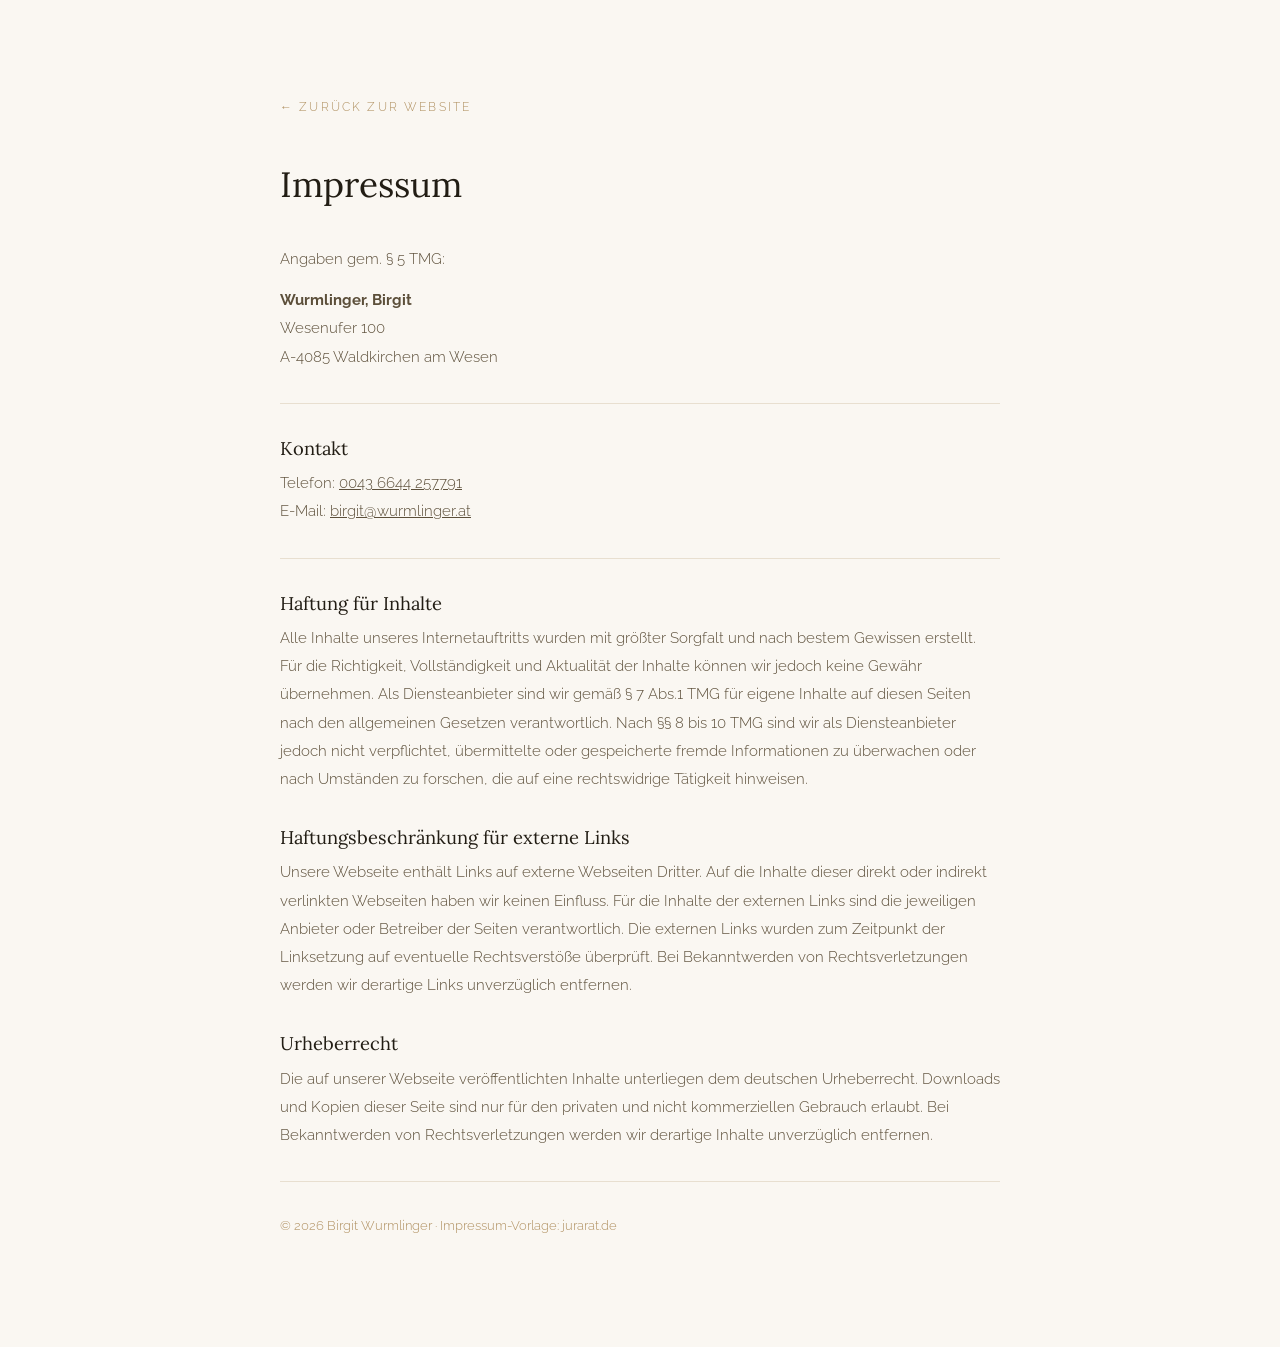
==== impressum.html @ cd3909a4 "Initial commit: Birgit Wurmlinger website" ====
<!DOCTYPE html>
<html lang="de">
<head>
  <meta charset="UTF-8" />
  <meta name="viewport" content="width=device-width, initial-scale=1.0" />
  <title>Impressum — Birgit Wurmlinger</title>
  <link href="https://fonts.googleapis.com/css2?family=Lora:wght@400;500&family=Raleway:wght@300;400&display=swap" rel="stylesheet" />
  <style>
    *, *::before, *::after { box-sizing: border-box; margin: 0; padding: 0; }
    body { font-family: 'Raleway', sans-serif; font-weight: 300; background: #FAF7F2; color: #221D14; padding: 6rem 2rem; }
    .inner { max-width: 720px; margin: 0 auto; }
    .back { font-size: 0.75rem; letter-spacing: 0.18em; text-transform: uppercase; color: #B09060; text-decoration: none; display: inline-block; margin-bottom: 3rem; }
    .back:hover { color: #7A8C6E; }
    h1 { font-family: 'Lora', serif; font-size: 2.2rem; font-weight: 400; margin-bottom: 2.4rem; }
    h2 { font-family: 'Lora', serif; font-size: 1.15rem; font-weight: 400; margin: 2rem 0 0.6rem; }
    p { font-size: 0.95rem; line-height: 1.85; color: #5C4F3A; margin-bottom: 0.8rem; }
    hr { border: none; border-top: 1px solid #E8DFD0; margin: 2rem 0; }
  </style>
</head>
<body>
  <div class="inner">
    <a href="index.html" class="back">← Zurück zur Website</a>
    <h1>Impressum</h1>
    <p>Angaben gem. § 5 TMG:</p>
    <p><strong>Wurmlinger, Birgit</strong><br/>Wesenufer 100<br/>A-4085 Waldkirchen am Wesen</p>
    <hr/>
    <h2>Kontakt</h2>
    <p>Telefon: <a href="tel:+43664257791" style="color:inherit;">0043 6644 257791</a><br/>
    E-Mail: <a href="mailto:birgit@wurmlinger.at" style="color:inherit;">birgit@wurmlinger.at</a></p>
    <hr/>
    <h2>Haftung für Inhalte</h2>
    <p>Alle Inhalte unseres Internetauftritts wurden mit größter Sorgfalt und nach bestem Gewissen erstellt. Für die Richtigkeit, Vollständigkeit und Aktualität der Inhalte können wir jedoch keine Gewähr übernehmen. Als Diensteanbieter sind wir gemäß § 7 Abs.1 TMG für eigene Inhalte auf diesen Seiten nach den allgemeinen Gesetzen verantwortlich. Nach §§ 8 bis 10 TMG sind wir als Diensteanbieter jedoch nicht verpflichtet, übermittelte oder gespeicherte fremde Informationen zu überwachen oder nach Umständen zu forschen, die auf eine rechtswidrige Tätigkeit hinweisen.</p>
    <h2>Haftungsbeschränkung für externe Links</h2>
    <p>Unsere Webseite enthält Links auf externe Webseiten Dritter. Auf die Inhalte dieser direkt oder indirekt verlinkten Webseiten haben wir keinen Einfluss. Für die Inhalte der externen Links sind die jeweiligen Anbieter oder Betreiber der Seiten verantwortlich. Die externen Links wurden zum Zeitpunkt der Linksetzung auf eventuelle Rechtsverstöße überprüft. Bei Bekanntwerden von Rechtsverletzungen werden wir derartige Links unverzüglich entfernen.</p>
    <h2>Urheberrecht</h2>
    <p>Die auf unserer Webseite veröffentlichten Inhalte unterliegen dem deutschen Urheberrecht. Downloads und Kopien dieser Seite sind nur für den privaten und nicht kommerziellen Gebrauch erlaubt. Bei Bekanntwerden von Rechtsverletzungen werden wir derartige Inhalte unverzüglich entfernen.</p>
    <hr/>
    <p style="font-size:0.8rem; color:#B09060;">© 2026 Birgit Wurmlinger · Impressum-Vorlage: jurarat.de</p>
  </div>
</body>
</html>
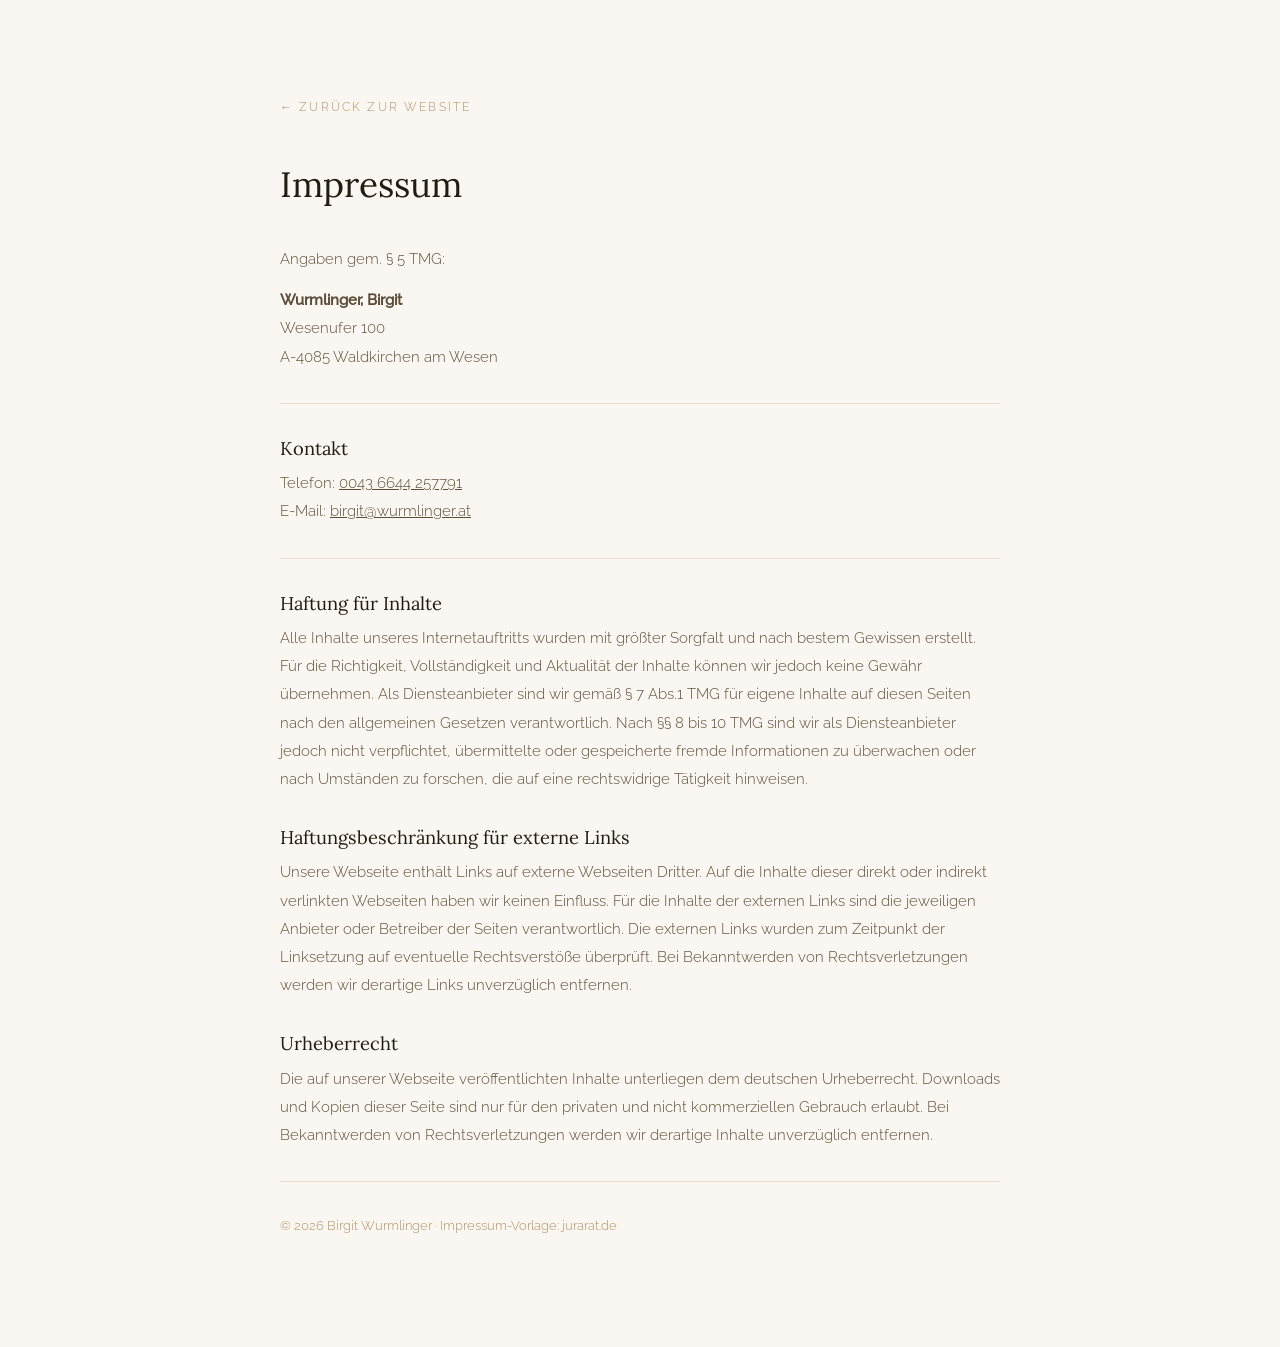
==== commit 94a5d022: "perf+fix: Bilder auf WebP, Schriften selbst gehostet, Security-Header Auslieferung der Startseite vo" ====
--- a/impressum.html
+++ b/impressum.html
@@ -4,7 +4,11 @@
   <meta charset="UTF-8" />
   <meta name="viewport" content="width=device-width, initial-scale=1.0" />
   <title>Impressum — Birgit Wurmlinger</title>
-  <link href="https://fonts.googleapis.com/css2?family=Lora:wght@400;500&family=Raleway:wght@300;400&display=swap" rel="stylesheet" />
+  <meta name="robots" content="noindex, follow" />
+  <link rel="icon" href="/favicon.svg" type="image/svg+xml" />
+  <link rel="icon" href="/favicon.ico" sizes="32x32" />
+  <!-- Schriften selbst gehostet — keine Verbindung zu Google -->
+  <link rel="stylesheet" href="/fonts/fonts.css" />
   <style>
     *, *::before, *::after { box-sizing: border-box; margin: 0; padding: 0; }
     body { font-family: 'Raleway', sans-serif; font-weight: 300; background: #FAF7F2; color: #221D14; padding: 6rem 2rem; }
@@ -19,7 +23,7 @@
 </head>
 <body>
   <div class="inner">
-    <a href="index.html" class="back">← Zurück zur Website</a>
+    <a href="/" class="back">← Zurück zur Website</a>
     <h1>Impressum</h1>
     <p>Angaben gem. § 5 TMG:</p>
     <p><strong>Wurmlinger, Birgit</strong><br/>Wesenufer 100<br/>A-4085 Waldkirchen am Wesen</p>
--- a/fonts/fonts.css
+++ b/fonts/fonts.css
@@ -0,0 +1,165 @@
+/* Selbst gehostete Schriften — keine Verbindung zu Google.
+   Great Vibes, Lora, Raleway: SIL Open Font License 1.1 (siehe fonts/OFL.txt).
+   Subsets: latin, latin-ext. Erzeugt aus fonts.googleapis.com/css2. */
+
+@font-face {
+  font-family: 'Great Vibes';
+  font-style: normal;
+  font-weight: 400;
+  font-display: swap;
+  src: url(great-vibes-400-normal-latin-ext.woff2) format('woff2');
+  unicode-range: U+0100-02BA, U+02BD-02C5, U+02C7-02CC, U+02CE-02D7, U+02DD-02FF, U+0304, U+0308, U+0329, U+1D00-1DBF, U+1E00-1E9F, U+1EF2-1EFF, U+2020, U+20A0-20AB, U+20AD-20C0, U+2113, U+2C60-2C7F, U+A720-A7FF;
+}
+
+@font-face {
+  font-family: 'Great Vibes';
+  font-style: normal;
+  font-weight: 400;
+  font-display: swap;
+  src: url(great-vibes-400-normal-latin.woff2) format('woff2');
+  unicode-range: U+0000-00FF, U+0131, U+0152-0153, U+02BB-02BC, U+02C6, U+02DA, U+02DC, U+0304, U+0308, U+0329, U+2000-206F, U+20AC, U+2122, U+2191, U+2193, U+2212, U+2215, U+FEFF, U+FFFD;
+}
+
+@font-face {
+  font-family: 'Lora';
+  font-style: italic;
+  font-weight: 400;
+  font-display: swap;
+  src: url(lora-400-italic-latin-ext.woff2) format('woff2');
+  unicode-range: U+0100-02BA, U+02BD-02C5, U+02C7-02CC, U+02CE-02D7, U+02DD-02FF, U+0304, U+0308, U+0329, U+1D00-1DBF, U+1E00-1E9F, U+1EF2-1EFF, U+2020, U+20A0-20AB, U+20AD-20C0, U+2113, U+2C60-2C7F, U+A720-A7FF;
+}
+
+@font-face {
+  font-family: 'Lora';
+  font-style: italic;
+  font-weight: 400;
+  font-display: swap;
+  src: url(lora-400-italic-latin.woff2) format('woff2');
+  unicode-range: U+0000-00FF, U+0131, U+0152-0153, U+02BB-02BC, U+02C6, U+02DA, U+02DC, U+0304, U+0308, U+0329, U+2000-206F, U+20AC, U+2122, U+2191, U+2193, U+2212, U+2215, U+FEFF, U+FFFD;
+}
+
+@font-face {
+  font-family: 'Lora';
+  font-style: italic;
+  font-weight: 500;
+  font-display: swap;
+  src: url(lora-500-italic-latin-ext.woff2) format('woff2');
+  unicode-range: U+0100-02BA, U+02BD-02C5, U+02C7-02CC, U+02CE-02D7, U+02DD-02FF, U+0304, U+0308, U+0329, U+1D00-1DBF, U+1E00-1E9F, U+1EF2-1EFF, U+2020, U+20A0-20AB, U+20AD-20C0, U+2113, U+2C60-2C7F, U+A720-A7FF;
+}
+
+@font-face {
+  font-family: 'Lora';
+  font-style: italic;
+  font-weight: 500;
+  font-display: swap;
+  src: url(lora-500-italic-latin.woff2) format('woff2');
+  unicode-range: U+0000-00FF, U+0131, U+0152-0153, U+02BB-02BC, U+02C6, U+02DA, U+02DC, U+0304, U+0308, U+0329, U+2000-206F, U+20AC, U+2122, U+2191, U+2193, U+2212, U+2215, U+FEFF, U+FFFD;
+}
+
+@font-face {
+  font-family: 'Lora';
+  font-style: normal;
+  font-weight: 400;
+  font-display: swap;
+  src: url(lora-400-normal-latin-ext.woff2) format('woff2');
+  unicode-range: U+0100-02BA, U+02BD-02C5, U+02C7-02CC, U+02CE-02D7, U+02DD-02FF, U+0304, U+0308, U+0329, U+1D00-1DBF, U+1E00-1E9F, U+1EF2-1EFF, U+2020, U+20A0-20AB, U+20AD-20C0, U+2113, U+2C60-2C7F, U+A720-A7FF;
+}
+
+@font-face {
+  font-family: 'Lora';
+  font-style: normal;
+  font-weight: 400;
+  font-display: swap;
+  src: url(lora-400-normal-latin.woff2) format('woff2');
+  unicode-range: U+0000-00FF, U+0131, U+0152-0153, U+02BB-02BC, U+02C6, U+02DA, U+02DC, U+0304, U+0308, U+0329, U+2000-206F, U+20AC, U+2122, U+2191, U+2193, U+2212, U+2215, U+FEFF, U+FFFD;
+}
+
+@font-face {
+  font-family: 'Lora';
+  font-style: normal;
+  font-weight: 500;
+  font-display: swap;
+  src: url(lora-500-normal-latin-ext.woff2) format('woff2');
+  unicode-range: U+0100-02BA, U+02BD-02C5, U+02C7-02CC, U+02CE-02D7, U+02DD-02FF, U+0304, U+0308, U+0329, U+1D00-1DBF, U+1E00-1E9F, U+1EF2-1EFF, U+2020, U+20A0-20AB, U+20AD-20C0, U+2113, U+2C60-2C7F, U+A720-A7FF;
+}
+
+@font-face {
+  font-family: 'Lora';
+  font-style: normal;
+  font-weight: 500;
+  font-display: swap;
+  src: url(lora-500-normal-latin.woff2) format('woff2');
+  unicode-range: U+0000-00FF, U+0131, U+0152-0153, U+02BB-02BC, U+02C6, U+02DA, U+02DC, U+0304, U+0308, U+0329, U+2000-206F, U+20AC, U+2122, U+2191, U+2193, U+2212, U+2215, U+FEFF, U+FFFD;
+}
+
+@font-face {
+  font-family: 'Lora';
+  font-style: normal;
+  font-weight: 600;
+  font-display: swap;
+  src: url(lora-600-normal-latin-ext.woff2) format('woff2');
+  unicode-range: U+0100-02BA, U+02BD-02C5, U+02C7-02CC, U+02CE-02D7, U+02DD-02FF, U+0304, U+0308, U+0329, U+1D00-1DBF, U+1E00-1E9F, U+1EF2-1EFF, U+2020, U+20A0-20AB, U+20AD-20C0, U+2113, U+2C60-2C7F, U+A720-A7FF;
+}
+
+@font-face {
+  font-family: 'Lora';
+  font-style: normal;
+  font-weight: 600;
+  font-display: swap;
+  src: url(lora-600-normal-latin.woff2) format('woff2');
+  unicode-range: U+0000-00FF, U+0131, U+0152-0153, U+02BB-02BC, U+02C6, U+02DA, U+02DC, U+0304, U+0308, U+0329, U+2000-206F, U+20AC, U+2122, U+2191, U+2193, U+2212, U+2215, U+FEFF, U+FFFD;
+}
+
+@font-face {
+  font-family: 'Raleway';
+  font-style: normal;
+  font-weight: 300;
+  font-display: swap;
+  src: url(raleway-300-normal-latin-ext.woff2) format('woff2');
+  unicode-range: U+0100-02BA, U+02BD-02C5, U+02C7-02CC, U+02CE-02D7, U+02DD-02FF, U+0304, U+0308, U+0329, U+1D00-1DBF, U+1E00-1E9F, U+1EF2-1EFF, U+2020, U+20A0-20AB, U+20AD-20C0, U+2113, U+2C60-2C7F, U+A720-A7FF;
+}
+
+@font-face {
+  font-family: 'Raleway';
+  font-style: normal;
+  font-weight: 300;
+  font-display: swap;
+  src: url(raleway-300-normal-latin.woff2) format('woff2');
+  unicode-range: U+0000-00FF, U+0131, U+0152-0153, U+02BB-02BC, U+02C6, U+02DA, U+02DC, U+0304, U+0308, U+0329, U+2000-206F, U+20AC, U+2122, U+2191, U+2193, U+2212, U+2215, U+FEFF, U+FFFD;
+}
+
+@font-face {
+  font-family: 'Raleway';
+  font-style: normal;
+  font-weight: 400;
+  font-display: swap;
+  src: url(raleway-400-normal-latin-ext.woff2) format('woff2');
+  unicode-range: U+0100-02BA, U+02BD-02C5, U+02C7-02CC, U+02CE-02D7, U+02DD-02FF, U+0304, U+0308, U+0329, U+1D00-1DBF, U+1E00-1E9F, U+1EF2-1EFF, U+2020, U+20A0-20AB, U+20AD-20C0, U+2113, U+2C60-2C7F, U+A720-A7FF;
+}
+
+@font-face {
+  font-family: 'Raleway';
+  font-style: normal;
+  font-weight: 400;
+  font-display: swap;
+  src: url(raleway-400-normal-latin.woff2) format('woff2');
+  unicode-range: U+0000-00FF, U+0131, U+0152-0153, U+02BB-02BC, U+02C6, U+02DA, U+02DC, U+0304, U+0308, U+0329, U+2000-206F, U+20AC, U+2122, U+2191, U+2193, U+2212, U+2215, U+FEFF, U+FFFD;
+}
+
+@font-face {
+  font-family: 'Raleway';
+  font-style: normal;
+  font-weight: 500;
+  font-display: swap;
+  src: url(raleway-500-normal-latin-ext.woff2) format('woff2');
+  unicode-range: U+0100-02BA, U+02BD-02C5, U+02C7-02CC, U+02CE-02D7, U+02DD-02FF, U+0304, U+0308, U+0329, U+1D00-1DBF, U+1E00-1E9F, U+1EF2-1EFF, U+2020, U+20A0-20AB, U+20AD-20C0, U+2113, U+2C60-2C7F, U+A720-A7FF;
+}
+
+@font-face {
+  font-family: 'Raleway';
+  font-style: normal;
+  font-weight: 500;
+  font-display: swap;
+  src: url(raleway-500-normal-latin.woff2) format('woff2');
+  unicode-range: U+0000-00FF, U+0131, U+0152-0153, U+02BB-02BC, U+02C6, U+02DA, U+02DC, U+0304, U+0308, U+0329, U+2000-206F, U+20AC, U+2122, U+2191, U+2193, U+2212, U+2215, U+FEFF, U+FFFD;
+}
